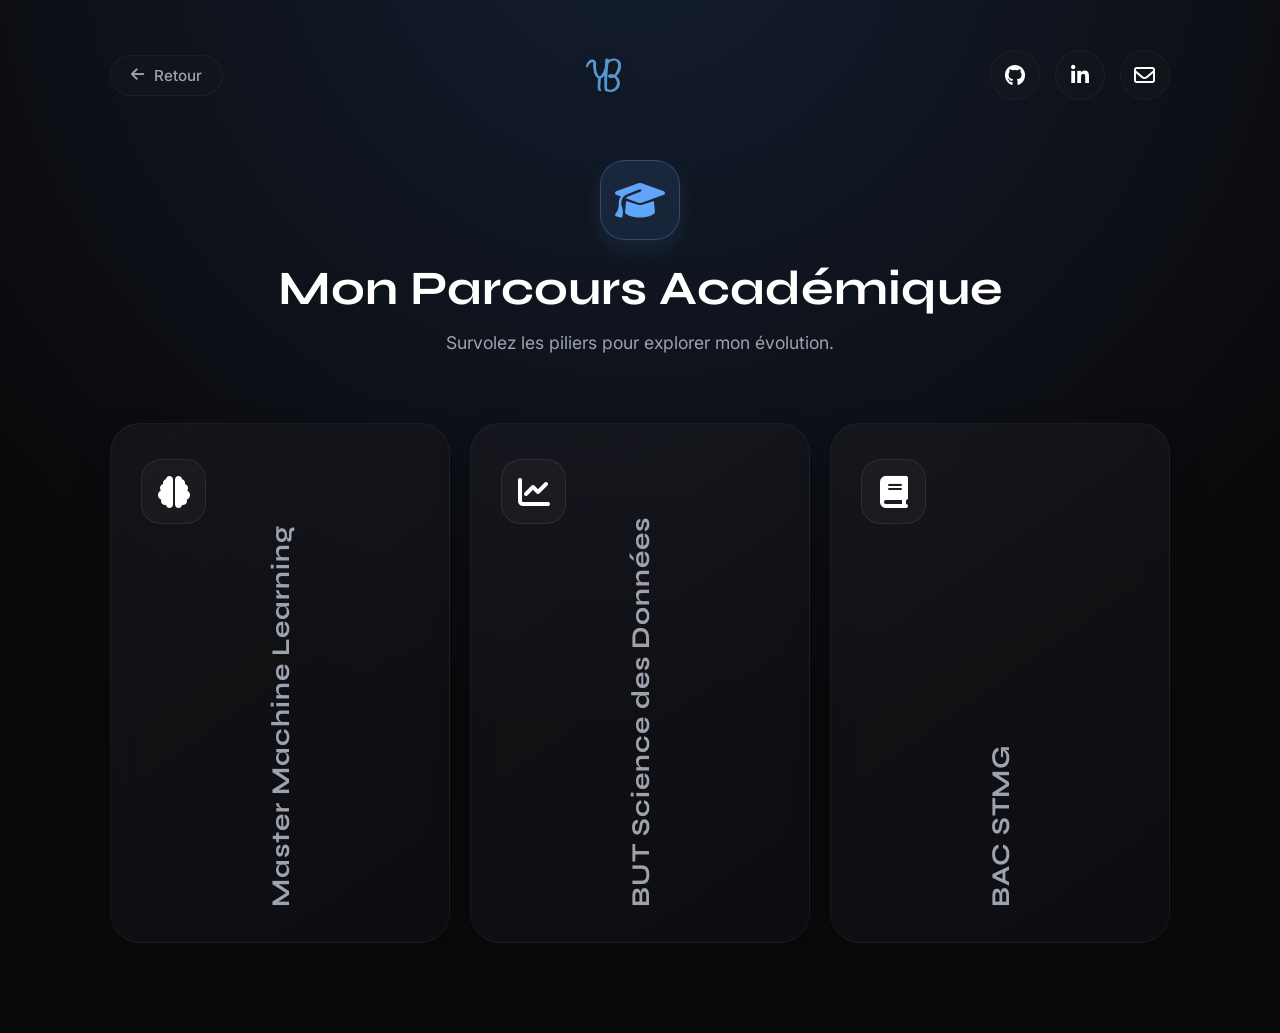
==== formations.html @ a9795aa7 "mon site" ====
<!DOCTYPE html>
<html lang="fr">
<head>
    <meta charset="UTF-8">
    <meta name="viewport" content="width=device-width, initial-scale=1.0">
    <title>Formations | Yamina Benferlou</title>
    <link rel="stylesheet" href="style.css">
    <link href="https://fonts.googleapis.com/css2?family=Syne:wght@400;600;700;800&family=Inter:wght@300;400;500&display=swap" rel="stylesheet">
    <link rel="stylesheet" href="https://cdnjs.cloudflare.com/ajax/libs/font-awesome/6.4.0/css/all.min.css">
</head>
<body>

    <div class="app-container">
        
        <header class="top-bar">
            <a href="index.html" class="back-btn">
                <i class="fa-solid fa-arrow-left"></i> Retour
            </a>
            
            <a href="index.html" class="logo-container">
                <img src="image/logo.png" alt="Logo YB" class="custom-logo custom-logo-small">
            </a>
            
           <div class="header-links">
                <a href="https://github.com/yaminabenferlou" target="_blank" class="contact-header" title="Mon GitHub">
                    <i class="fa-brands fa-github"></i>
                </a>
                <a href="https://www.linkedin.com/in/yamina-benferlou-9880ba329/details/projects/" target="_blank" class="contact-header" title="Mon LinkedIn">
                    <i class="fa-brands fa-linkedin-in"></i>
                </a>
                <a href="mailto:yaminabenferlou@gmail.com" class="contact-header" title="Me contacter">
                    <i class="fa-regular fa-envelope"></i>
                </a>
            </div>
        </header>

        <main class="page-content">
            
            <div class="page-header">
                <div class="icon-title"><i class="fa-solid fa-graduation-cap"></i></div>
                <h1>Mon Parcours Académique</h1>
                <p>Survolez les piliers pour explorer mon évolution.</p>
            </div>

            <div class="formations-accordion">
                
                <div class="acc-panel">
                    <div class="acc-icon"><i class="fa-solid fa-brain"></i></div>
                    
                    <div class="acc-vertical-title">Master Machine Learning</div>
                    
                    <div class="acc-content">
                        <div class="acc-year">2026 - 2028</div>
                        <h2>Master - Machine Learning pour la Data</h2>
                        <h3>Université Paris Cité</h3>
                        <p class="speciality">Intelligence Artificielle & Big Data</p>
                    </div>
                </div>

                <div class="acc-panel">
                    <div class="acc-icon"><i class="fa-solid fa-chart-line"></i></div>
                    
                    <div class="acc-vertical-title">BUT Science des Données</div>
                    
                    <div class="acc-content">
                        <div class="acc-year">2023 - 2026</div>
                        <h2>BUT - Science des Données</h2>
                        <h3>IUT de Paris Rives de Seine</h3>
                        <p class="speciality">Exploration et Modélisation Statistique</p>
                    </div>
                </div>

                <div class="acc-panel">
                    <div class="acc-icon"><i class="fa-solid fa-book"></i></div>
                    
                    <div class="acc-vertical-title">BAC STMG</div>
                    
                    <div class="acc-content">
                        <div class="acc-year">2023</div>
                        <h2>BAC - STMG</h2>
                        <h3>Lycée Antoine de Saint-Exupéry</h3>
                        <p class="speciality">Spécialité : Gestion et Finance</p>
                    </div>
                </div>

            </div>
        </main>
    </div>

</body>
</html>
---- style.css ----
/* =========================================
   VARIABLES GLOBALES & FOND
   ========================================= */
:root {
    --bg-main: #0a0a0c;
    --card-bg: rgba(25, 25, 30, 0.4); 
    --card-border: rgba(255, 255, 255, 0.08);
    --accent-color: #60a5fa; 
    --accent-glow: rgba(96, 165, 250, 0.15);
    
    --text-main: #ffffff;
    --text-muted: #9ca3af;
    
    --font-heading: 'Syne', sans-serif;
    --font-body: 'Inter', sans-serif;
}

* { margin: 0; padding: 0; box-sizing: border-box; }

body {
    background-color: var(--bg-main); color: var(--text-main); font-family: var(--font-body);
    min-height: 100vh; display: flex; justify-content: center;
    background-image: radial-gradient(circle at 50% -10%, #141e30 0%, var(--bg-main) 70%); background-attachment: fixed;
}

a { text-decoration: none; color: inherit; display: block; outline: none; }
.app-container { width: 100%; max-width: 1100px; padding: 40px 20px; }

/* =========================================
   ANIMATIONS GLOBALES
   ========================================= */
@keyframes fadeInUp { from { opacity: 0; transform: translateY(40px); } to { opacity: 1; transform: translateY(0); } }
.animate-fade-in { opacity: 0; animation: fadeInUp 0.8s cubic-bezier(0.25, 1, 0.5, 1) forwards; }

/* =========================================
   EN-TÊTE ET LOGO
   ========================================= */
.top-bar { display: flex; justify-content: space-between; align-items: center; margin-bottom: 60px; padding: 10px 0; }
.logo-container { display: flex; align-items: center; justify-content: center; padding: 0 20px; }
.custom-logo { height: 90px; width: auto; object-fit: contain; transition: transform 0.4s cubic-bezier(0.175, 0.885, 0.32, 1.275); filter: drop-shadow(0 4px 6px rgba(0,0,0,0.3)); }
.custom-logo:hover { transform: scale(1.08) rotate(-2deg); }

.header-links { display: flex; gap: 15px; align-items: center; }
.contact-header { width: 50px; height: 50px; background: var(--card-bg); border: 1px solid var(--card-border); border-radius: 50%; display: flex; align-items: center; justify-content: center; font-size: 1.3rem; transition: all 0.3s ease; backdrop-filter: blur(10px); }
.contact-header:hover { background: var(--text-main); color: var(--bg-main); transform: scale(1.1); box-shadow: 0 0 15px rgba(255,255,255,0.2); }

/* =========================================
   ÉLÉMENTS COMMUNS (ACCUEIL & SOUS-PAGES)
   ========================================= */
.back-btn { display: flex; align-items: center; gap: 10px; color: var(--text-muted); font-size: 0.95rem; font-weight: 500; transition: all 0.3s ease; background: var(--card-bg); padding: 10px 20px; border: 1px solid var(--card-border); border-radius: 30px; backdrop-filter: blur(10px); }
.back-btn:hover { color: var(--text-main); border-color: var(--accent-color); transform: translateX(-5px); box-shadow: 0 5px 15px rgba(0,0,0,0.2); }
.custom-logo-small { height: 70px; }
.page-header { text-align: center; margin-bottom: 50px; margin-top: 10px; }
.icon-title { width: 80px; height: 80px; margin: 0 auto 20px; background: rgba(96, 165, 250, 0.1); color: var(--accent-color); border: 1px solid rgba(96, 165, 250, 0.3); border-radius: 25px; display: flex; align-items: center; justify-content: center; font-size: 2.5rem; box-shadow: 0 10px 20px rgba(96, 165, 250, 0.1); }
.page-header h1 { font-family: var(--font-heading); font-size: 3rem; margin-bottom: 15px; }
.page-header p { color: var(--text-muted); font-size: 1.1rem; max-width: 600px; margin: 0 auto; }

.global-hover-hint { text-align: center; color: var(--accent-color); font-size: 0.95rem; font-style: italic; margin-top: -20px; margin-bottom: 40px; opacity: 0.9; }
.global-hover-hint i { margin-right: 5px; }

/* =========================================
   PAGE D'ACCUEIL : GRILLE BENTO
   ========================================= */
.bento-grid { display: grid; grid-template-columns: repeat(4, 1fr); grid-auto-rows: minmax(220px, auto); gap: 24px; }
.bento-card { background: linear-gradient(145deg, rgba(30, 30, 35, 0.5), rgba(15, 15, 20, 0.7)); backdrop-filter: blur(15px); border: 1px solid var(--card-border); border-radius: 30px; padding: 35px; display: flex; flex-direction: column; position: relative; overflow: hidden; transition: all 0.4s cubic-bezier(0.175, 0.885, 0.32, 1.275); box-shadow: 0 10px 30px rgba(0,0,0,0.2); }
a.bento-card:hover { transform: translateY(-8px); border-color: rgba(96, 165, 250, 0.5); box-shadow: 0 20px 40px rgba(0, 0, 0, 0.6), 0 0 30px rgba(96, 165, 250, 0.15); background: linear-gradient(145deg, rgba(35, 35, 45, 0.8), rgba(20, 20, 25, 0.9)); cursor: pointer; }
.hover-glow { position: absolute; top: 0; left: 0; right: 0; bottom: 0; background: radial-gradient(circle at top right, var(--accent-glow), transparent 60%); opacity: 0; transition: opacity 0.5s ease; pointer-events: none; z-index: 0; }
a.bento-card:hover .hover-glow { opacity: 1; }
.span-2-col { grid-column: span 2; } .span-3-col { grid-column: span 3; } .span-2-row { grid-row: span 2; }

.hero-card { justify-content: center; background: linear-gradient(135deg, rgba(20,20,25,0.9), rgba(10,10,12,0.9)); }
.hero-card h1 { font-family: var(--font-heading); font-size: 4.5rem; line-height: 1; margin-bottom: 15px; letter-spacing: -1px;}
.hero-card h2 { font-size: 1.3rem; color: var(--text-muted); font-weight: 400; margin-bottom: 30px; }
.divider { width: 50px; height: 3px; background-color: var(--accent-color); margin-bottom: 30px; border-radius: 5px; box-shadow: 0 0 10px var(--accent-color); }
.hero-card .quote { font-style: italic; font-weight: 300; font-size: 1.1rem; line-height: 1.5; color: #d1d5db; }
.card-icon-large { width: 70px; height: 70px; background: rgba(255, 255, 255, 0.03); border: 1px solid rgba(255, 255, 255, 0.08); border-radius: 20px; display: flex; align-items: center; justify-content: center; font-size: 2rem; color: var(--text-main); margin-bottom: auto; transition: all 0.4s ease; position: relative; z-index: 1; }
a.bento-card:hover .card-icon-large { background: rgba(96, 165, 250, 0.2); color: var(--accent-color); border-color: rgba(96, 165, 250, 0.4); transform: scale(1.1) rotate(-5deg); box-shadow: 0 10px 20px rgba(0,0,0,0.3); }
.nav-card-content { position: relative; z-index: 1; margin-top: 30px; }
.nav-card-content h3 { font-family: var(--font-heading); font-size: 1.5rem; margin-bottom: 10px; transition: color 0.3s; }
.nav-card-content p { color: var(--text-muted); font-size: 0.95rem; line-height: 1.5; }
a.bento-card:hover .nav-card-content h3 { color: var(--accent-color); }
.projects-nav { flex-direction: row; align-items: center; justify-content: flex-start; gap: 40px; }
.projects-preview { display: flex; gap: -30px; position: relative; z-index: 1; }
.preview-img { width: 120px; height: 120px; border-radius: 20px; background-size: cover; background-position: center; background-color: #333; border: 4px solid var(--bg-main); box-shadow: 0 10px 20px rgba(0,0,0,0.5); transition: all 0.5s ease; }
.preview-img:nth-child(2) { margin-left: -50px; transform: scale(0.85) rotate(5deg); opacity: 0.7; }
a.bento-card:hover .preview-img:nth-child(1) { transform: translateY(-10px) rotate(-5deg) scale(1.05); box-shadow: 0 20px 30px rgba(0,0,0,0.6); }
a.bento-card:hover .preview-img:nth-child(2) { transform: translateY(-5px) rotate(8deg) scale(1.05); margin-left: -30px; opacity: 1; }
a.cv-card:hover { border-color: rgba(16, 185, 129, 0.5); box-shadow: 0 20px 40px rgba(0, 0, 0, 0.6), 0 0 30px rgba(16, 185, 129, 0.15); }
a.cv-card:hover .cv-icon { background: rgba(16, 185, 129, 0.2); color: #10b981; border-color: rgba(16, 185, 129, 0.4); }
a.cv-card:hover .nav-card-content h3 { color: #10b981; }
.cv-glow { background: radial-gradient(circle at top right, rgba(16, 185, 129, 0.15), transparent 60%); }

/* =========================================
   PAGE FORMATIONS : LES PILIERS INTERACTIFS
   ========================================= */
.formations-accordion { display: flex; gap: 20px; width: 100%; max-width: 1100px; height: 520px; margin: 0 auto 50px; }
.acc-panel { flex: 1; position: relative; border-radius: 30px; background: linear-gradient(145deg, rgba(30, 30, 35, 0.5), rgba(15, 15, 20, 0.7)); backdrop-filter: blur(15px); border: 1px solid var(--card-border); overflow: hidden; transition: flex 0.6s cubic-bezier(0.25, 1, 0.5, 1), background 0.6s, box-shadow 0.6s, border-color 0.4s; cursor: pointer; display: flex; flex-direction: column; justify-content: space-between; padding: 35px 30px; box-shadow: 0 15px 35px rgba(0,0,0,0.2); opacity: 0; animation: fadeInUp 0.8s cubic-bezier(0.25, 1, 0.5, 1) forwards; }
.acc-panel:hover { flex: 3; background: linear-gradient(145deg, rgba(35, 35, 45, 0.85), rgba(20, 20, 25, 0.95)); border-color: rgba(96, 165, 250, 0.5); box-shadow: 0 20px 50px rgba(0, 0, 0, 0.6), inset 0 0 60px rgba(96, 165, 250, 0.05); }
.acc-icon { width: 65px; height: 65px; background: rgba(255, 255, 255, 0.03); border: 1px solid rgba(255, 255, 255, 0.08); border-radius: 20px; display: flex; align-items: center; justify-content: center; font-size: 2rem; color: var(--text-main); transition: all 0.5s ease; }
.acc-panel:hover .acc-icon { background: rgba(96, 165, 250, 0.2); color: var(--accent-color); transform: scale(1.1); box-shadow: 0 10px 20px rgba(0,0,0,0.3); border-color: rgba(96, 165, 250, 0.4); }
.acc-vertical-title { position: absolute; bottom: 35px; left: 50%; transform: translateX(-50%) rotate(180deg); writing-mode: vertical-rl; text-orientation: mixed; white-space: nowrap; font-family: var(--font-heading); font-size: 1.6rem; font-weight: 700; color: var(--text-muted); opacity: 1; transition: opacity 0.3s ease; letter-spacing: 1px; }
.acc-panel:hover .acc-vertical-title { opacity: 0; pointer-events: none; }
.acc-content { opacity: 0; transform: translateY(20px); visibility: hidden; transition: all 0.4s ease; min-width: 320px; }
.acc-panel:hover .acc-content { opacity: 1; transform: translateY(0); visibility: visible; transition-delay: 0.15s; }
.acc-year { font-family: var(--font-heading); font-size: 1.6rem; color: var(--accent-color); font-weight: 800; margin-bottom: 12px; letter-spacing: -0.5px; }
.acc-content h2 { font-family: var(--font-heading); font-size: 1.7rem; margin-bottom: 8px; line-height: 1.2; color: #fff; }
.acc-content h3 { font-size: 1.15rem; color: #d1d5db; font-weight: 400; margin-bottom: 25px; }
.acc-content .speciality { display: inline-block; padding: 8px 16px; background: rgba(96, 165, 250, 0.1); border-radius: 12px; font-size: 0.95rem; color: var(--accent-color); border: 1px solid rgba(96, 165, 250, 0.2); font-weight: 500; }

/* =========================================
   BENTO GRID POUR LES SOUS-PAGES (Compétences & Qui suis-je)
   ========================================= */
.skills-bento-grid, .about-bento-grid { display: grid; grid-template-columns: repeat(2, 1fr); gap: 24px; max-width: 1100px; margin: 0 auto 50px; }
.span-2 { grid-column: span 2; }

.animate-box-1 { opacity: 0; animation: fadeInUp 0.8s ease 0.1s forwards; }
.animate-box-2 { opacity: 0; animation: fadeInUp 0.8s ease 0.2s forwards; }
.animate-box-3 { opacity: 0; animation: fadeInUp 0.8s ease 0.3s forwards; }
.animate-box-4 { opacity: 0; animation: fadeInUp 0.8s ease 0.4s forwards; }

.bento-skill-card {
    background: linear-gradient(145deg, rgba(30, 30, 35, 0.5), rgba(15, 15, 20, 0.7)); backdrop-filter: blur(15px);
    border: 1px solid var(--card-border); border-radius: 30px; padding: 40px; transition: all 0.4s ease; box-shadow: 0 10px 30px rgba(0,0,0,0.15);
}
.bento-skill-card:hover { transform: translateY(-5px); border-color: rgba(96, 165, 250, 0.4); box-shadow: 0 20px 40px rgba(0,0,0,0.4), inset 0 0 30px rgba(96, 165, 250, 0.05); }

.skill-card-header { display: flex; align-items: center; gap: 15px; margin-bottom: 30px; }
.skill-card-header i { font-size: 1.8rem; color: var(--accent-color); background: rgba(96, 165, 250, 0.1); padding: 12px; border-radius: 12px; }
.skill-card-header h2 { font-family: var(--font-heading); font-size: 1.5rem; color: var(--text-main); margin-bottom: 4px; }

.tags-grid { display: grid; grid-template-columns: repeat(auto-fit, minmax(150px, 1fr)); gap: 15px; }
.pro-tag { position: relative; display: flex; align-items: center; gap: 10px; padding: 12px 18px; background: rgba(0, 0, 0, 0.3); border: 1px solid rgba(255, 255, 255, 0.05); border-radius: 12px; font-size: 0.95rem; color: #d1d5db; transition: all 0.3s ease; overflow: hidden; z-index: 1; }
.pro-tag i { color: var(--accent-color); font-size: 1.2rem; transition: color 0.3s ease; }
.pro-tag::before { content: ''; position: absolute; top: 0; left: 0; bottom: 0; width: 0; background: rgba(96, 165, 250, 0.25); z-index: -1; transition: width 0.6s cubic-bezier(0.25, 1, 0.5, 1); }
.bento-skill-card:hover .pro-tag:hover { border-color: var(--accent-color); color: #fff; transform: translateY(-3px); box-shadow: 0 5px 15px rgba(96, 165, 250, 0.2); }
.bento-skill-card:hover .pro-tag:hover::before { width: var(--level, 0%); }

.theory-tags { display: flex; flex-wrap: wrap; gap: 15px; }
.theory-tag { padding: 10px 20px; background: rgba(255, 255, 255, 0.03); border: 1px solid var(--card-border); border-radius: 30px; font-size: 0.95rem; color: #d1d5db; transition: all 0.3s ease; }
.bento-skill-card:hover .theory-tag:hover { background: rgba(96, 165, 250, 0.15); border-color: var(--accent-color); color: #fff; transform: scale(1.05); box-shadow: 0 5px 15px rgba(96, 165, 250, 0.2); }
.soft-tag { background: transparent; border-style: dashed; border-color: rgba(255, 255, 255, 0.15); }
.bento-skill-card:hover .soft-tag:hover { background: rgba(255, 255, 255, 0.05); border-color: #fff; border-style: solid; box-shadow: none; }

.centered-bio-card { display: flex; flex-direction: column; align-items: center; }
.center-header { justify-content: center; margin-bottom: 40px; }
.centered-bio { max-width: 850px; margin: 0 auto; }
.about-bio p { color: var(--text-muted); font-size: 1.1rem; line-height: 1.8; margin-bottom: 25px; text-align: justify; }
.about-bio p:last-child { margin-bottom: 0; }
.highlight-text { color: var(--text-main) !important; font-weight: 500; font-style: italic; border-top: 1px solid rgba(255,255,255,0.1); padding-top: 25px; margin-top: 10px; text-align: center !important; }

.lang-list { display: flex; flex-direction: column; gap: 15px; }
.lang-item { display: flex; justify-content: space-between; align-items: center; padding: 15px 20px; background: rgba(0, 0, 0, 0.2); border-radius: 16px; border: 1px solid transparent; transition: all 0.3s ease; }
.bento-skill-card:hover .lang-item:hover { background: rgba(255, 255, 255, 0.03); border-color: var(--card-border); transform: translateX(5px); }
.lang-name { color: var(--text-main); font-weight: 500; display: flex; align-items: center; gap: 10px; }
.lang-name i { color: var(--accent-color); font-size: 0.9rem; }
.lang-level { font-size: 0.85rem; font-weight: 600; padding: 6px 14px; border-radius: 20px; letter-spacing: 0.5px; text-transform: uppercase; }
.level-high { background: rgba(16, 185, 129, 0.1); color: #10b981; border: 1px solid rgba(16, 185, 129, 0.2); }
.level-med { background: rgba(96, 165, 250, 0.1); color: var(--accent-color); border: 1px solid rgba(96, 165, 250, 0.2); }
.level-low { background: rgba(255, 255, 255, 0.05); color: var(--text-muted); border: 1px solid rgba(255, 255, 255, 0.1); }

.interest-list { display: flex; flex-direction: column; gap: 15px; }
.interest-item { display: flex; align-items: center; gap: 20px; padding: 15px; background: rgba(0, 0, 0, 0.2); border-radius: 16px; transition: all 0.3s ease; border: 1px solid transparent; }
.bento-skill-card:hover .interest-item:hover { background: rgba(96, 165, 250, 0.05); border-color: rgba(96, 165, 250, 0.3); transform: scale(1.02); }
.interest-icon { width: 50px; height: 50px; background: rgba(255, 255, 255, 0.03); border-radius: 14px; display: flex; align-items: center; justify-content: center; font-size: 1.4rem; color: var(--accent-color); transition: 0.3s; border: 1px solid rgba(255,255,255,0.05);}
.bento-skill-card:hover .interest-item:hover .interest-icon { background: var(--accent-color); color: var(--bg-main); transform: rotate(-5deg); }
.interest-text { color: var(--text-main); font-weight: 500; font-size: 1rem; line-height: 1.4; }


/* =========================================
   PAGE PROJETS : DESIGN DES CARTES
   ========================================= */
.projects-grid { display: grid; grid-template-columns: repeat(2, 1fr); gap: 30px; max-width: 1100px; margin: 0 auto 50px; }

.project-card {
    background: linear-gradient(145deg, rgba(30, 30, 35, 0.5), rgba(15, 15, 20, 0.7)); backdrop-filter: blur(15px);
    border: 1px solid var(--card-border); border-radius: 24px; overflow: hidden; display: flex; flex-direction: column;
    transition: all 0.4s cubic-bezier(0.175, 0.885, 0.32, 1.275); box-shadow: 0 10px 30px rgba(0,0,0,0.15);
}
.project-card:hover { transform: translateY(-8px); border-color: rgba(96, 165, 250, 0.4); box-shadow: 0 20px 40px rgba(0, 0, 0, 0.5), 0 0 30px rgba(96, 165, 250, 0.1); }

.project-image-container { width: 100%; height: 220px; position: relative; overflow: hidden; border-bottom: 1px solid rgba(255,255,255,0.05); }
.project-image { width: 100%; height: 100%; background-size: cover; background-position: center; transition: transform 0.6s ease; }
.project-card:hover .project-image { transform: scale(1.08); }

.project-overlay-icon { position: absolute; top: 50%; left: 50%; transform: translate(-50%, -50%) scale(0); width: 60px; height: 60px; background: rgba(96, 165, 250, 0.8); border-radius: 50%; display: flex; align-items: center; justify-content: center; font-size: 1.5rem; color: #fff; opacity: 0; transition: all 0.4s ease; backdrop-filter: blur(5px); }
.project-card:hover .project-overlay-icon { opacity: 1; transform: translate(-50%, -50%) scale(1); }

.project-content { padding: 30px; display: flex; flex-direction: column; flex-grow: 1; }

.project-tech-tags { display: flex; flex-wrap: wrap; gap: 8px; margin-bottom: 15px; }
.project-tech-tags span { font-size: 0.75rem; font-weight: 600; padding: 5px 12px; background: rgba(96, 165, 250, 0.1); color: var(--accent-color); border-radius: 8px; border: 1px solid rgba(96, 165, 250, 0.2); letter-spacing: 0.5px; }

.project-content h2 { font-family: var(--font-heading); font-size: 1.5rem; color: var(--text-main); margin-bottom: 10px; line-height: 1.3; transition: color 0.3s; }
.project-card:hover .project-content h2 { color: var(--accent-color); }

.project-meta { display: flex; gap: 15px; margin-bottom: 20px; font-size: 0.85rem; color: var(--text-muted); flex-wrap: wrap; }
.project-meta span { display: flex; align-items: center; gap: 6px; }
.project-meta i { color: var(--accent-color); opacity: 0.8; }

/* TEXTES JUSTIFIÉS POUR LES PROJETS */
.project-content p {
    color: var(--text-muted);
    font-size: 0.95rem;
    line-height: 1.6;
    margin-bottom: 30px;
    text-align: justify; /* <-- Justifié ici */
}

.project-intro {
    color: #d1d5db !important;
    font-size: 0.95rem;
    line-height: 1.6;
    margin-bottom: 15px;
    font-style: italic;
    border-left: 2px solid var(--accent-color);
    padding-left: 15px;
    text-align: justify; /* <-- Justifié ici */
}

.project-tasks { list-style: none; margin-bottom: 30px; padding-left: 0; }
.project-tasks li {
    position: relative;
    padding-left: 20px;
    margin-bottom: 10px;
    color: var(--text-muted);
    font-size: 0.9rem;
    line-height: 1.6;
    text-align: justify; /* <-- Justifié ici */
}
.project-tasks li::before { content: '▹'; position: absolute; left: 0; color: var(--accent-color); font-weight: bold; }

.btn-project { margin-top: auto; display: inline-flex; align-items: center; gap: 10px; color: var(--text-main); font-weight: 500; font-size: 0.95rem; transition: all 0.3s ease; padding-bottom: 5px; border-bottom: 1px solid transparent; align-self: flex-start; }
.btn-project i { transition: transform 0.3s ease; }
.project-card:hover .btn-project { color: var(--accent-color); border-bottom-color: var(--accent-color); }
.project-card:hover .btn-project i { transform: translateX(5px); }


/* =========================================
   RESPONSIVE DESIGN (Mobiles)
   ========================================= */
@media (max-width: 900px) {
    .bento-grid, .skills-bento-grid, .about-bento-grid, .projects-grid { grid-template-columns: repeat(2, 1fr); gap: 15px; }
    .hero-card, .projects-nav, .span-2 { grid-column: span 2; }
    .nav-card { grid-column: span 1; }
    .projects-nav { flex-direction: column; align-items: flex-start; gap: 20px; }
    .hero-card h1 { font-size: 3.5rem; }
    .formations-accordion { flex-direction: column; height: 850px; }
    .acc-vertical-title { writing-mode: horizontal-tb; transform: none; left: 110px; bottom: auto; top: 50px; font-size: 1.3rem; }
    .about-bio p, .project-content p, .project-intro, .project-tasks li { text-align: left; } /* On retire le justifié sur mobile pour la lisibilité */
}

@media (max-width: 768px) {
    .skills-bento-grid, .about-bento-grid, .projects-grid { grid-template-columns: 1fr; }
    .span-2 { grid-column: span 1; } 
    .lang-item { flex-direction: column; align-items: flex-start; gap: 10px; }
}

@media (max-width: 600px) {
    .bento-grid { grid-template-columns: 1fr; }
    .bento-card { grid-column: span 1 !important; padding: 25px; }
    .hero-card h1 { font-size: 2.8rem; }
    .custom-logo { height: 60px; } 
    .custom-logo-small { height: 50px; }
    .page-header h1 { font-size: 2.2rem; }
    .project-image-container { height: 180px; }
}
/* =========================================
   VARIABLES GLOBALES & FOND
   ========================================= */
:root {
    --bg-main: #0a0a0c;
    --card-bg: rgba(25, 25, 30, 0.4); 
    --card-border: rgba(255, 255, 255, 0.05);
    --accent-color: #60a5fa; 
    --accent-glow: rgba(96, 165, 250, 0.15);
    
    --text-main: #ffffff;
    --text-muted: #9ca3af;
    
    --font-heading: 'Syne', sans-serif;
    --font-body: 'Inter', sans-serif;
}

* { margin: 0; padding: 0; box-sizing: border-box; }

body {
    background-color: var(--bg-main);
    color: var(--text-main);
    font-family: var(--font-body);
    min-height: 100vh;
    display: flex;
    justify-content: center;
    background-image: radial-gradient(circle at 50% -10%, #141e30 0%, var(--bg-main) 70%);
    background-attachment: fixed;
}

a { text-decoration: none; color: inherit; display: block; outline: none; }

.app-container {
    width: 100%;
    max-width: 1100px;
    padding: 40px 20px;
}

/* =========================================
   EN-TÊTE ET LOGO
   ========================================= */
.top-bar {
    display: flex;
    justify-content: space-between;
    align-items: center;
    margin-bottom: 50px;
}

.logo-container { display: block; }
.custom-logo { height: 70px; width: auto; object-fit: contain; transition: transform 0.4s ease; }
.custom-logo:hover { transform: scale(1.05); }

.header-links { display: flex; gap: 15px; align-items: center; }

.contact-header {
    width: 50px; height: 50px;
    background: var(--card-bg); border: 1px solid var(--card-border);
    border-radius: 50%; display: flex; align-items: center; justify-content: center;
    font-size: 1.3rem; transition: all 0.3s ease; backdrop-filter: blur(10px);
}
.contact-header:hover { background: var(--text-main); color: var(--bg-main); transform: scale(1.1); }

/* =========================================
   PAGE D'ACCUEIL : GRILLE BENTO
   ========================================= */
.bento-grid {
    display: grid;
    grid-template-columns: repeat(4, 1fr);
    grid-auto-rows: minmax(220px, auto);
    gap: 24px;
}

.bento-card {
    background: linear-gradient(145deg, rgba(30, 30, 35, 0.5), rgba(15, 15, 20, 0.7));
    backdrop-filter: blur(15px); border: 1px solid var(--card-border); border-radius: 30px;
    padding: 35px; display: flex; flex-direction: column; position: relative;
    overflow: hidden; transition: all 0.4s cubic-bezier(0.175, 0.885, 0.32, 1.275);
}

a.bento-card:hover {
    transform: translateY(-8px); border-color: rgba(96, 165, 250, 0.4);
    box-shadow: 0 20px 40px rgba(0, 0, 0, 0.6), 0 0 30px rgba(96, 165, 250, 0.1);
    background: linear-gradient(145deg, rgba(35, 35, 45, 0.8), rgba(20, 20, 25, 0.9));
    cursor: pointer;
}

.hover-glow {
    position: absolute; top: 0; left: 0; right: 0; bottom: 0;
    background: radial-gradient(circle at top right, var(--accent-glow), transparent 60%);
    opacity: 0; transition: opacity 0.5s ease; pointer-events: none; z-index: 0;
}
a.bento-card:hover .hover-glow { opacity: 1; }

.span-2-col { grid-column: span 2; }
.span-3-col { grid-column: span 3; }
.span-2-row { grid-row: span 2; }

/* Styles Accueil */
.hero-card { justify-content: center; background: linear-gradient(135deg, rgba(20,20,25,0.9), rgba(10,10,12,0.9)); }
.hero-card h1 { font-family: var(--font-heading); font-size: 4.5rem; line-height: 1; margin-bottom: 15px; letter-spacing: -1px;}
.hero-card h2 { font-size: 1.3rem; color: var(--text-muted); font-weight: 400; margin-bottom: 30px; }
.divider { width: 50px; height: 3px; background-color: var(--accent-color); margin-bottom: 30px; border-radius: 5px; }
.hero-card .quote { font-style: italic; font-weight: 300; font-size: 1.1rem; line-height: 1.5; color: #d1d5db; }

.card-icon-large {
    width: 70px; height: 70px; background: rgba(255, 255, 255, 0.03);
    border: 1px solid rgba(255, 255, 255, 0.05); border-radius: 20px;
    display: flex; align-items: center; justify-content: center; font-size: 2rem;
    color: var(--text-main); margin-bottom: auto; transition: all 0.4s cubic-bezier(0.175, 0.885, 0.32, 1.275);
    position: relative; z-index: 1;
}

a.bento-card:hover .card-icon-large {
    background: rgba(96, 165, 250, 0.2); color: var(--accent-color);
    border-color: rgba(96, 165, 250, 0.4); transform: scale(1.1) rotate(-5deg); box-shadow: 0 10px 20px rgba(0,0,0,0.3);
}

.nav-card-content { position: relative; z-index: 1; margin-top: 30px; }
.nav-card-content h3 { font-family: var(--font-heading); font-size: 1.5rem; margin-bottom: 10px; transition: color 0.3s; }
.nav-card-content p { color: var(--text-muted); font-size: 0.95rem; line-height: 1.5; }
a.bento-card:hover .nav-card-content h3 { color: var(--accent-color); }

.projects-nav { flex-direction: row; align-items: center; justify-content: flex-start; gap: 40px; }
.projects-preview { display: flex; gap: -30px; position: relative; z-index: 1; }
.preview-img {
    width: 120px; height: 120px; border-radius: 20px;
    background-size: cover; background-position: center; background-color: #333;
    border: 4px solid var(--bg-main); box-shadow: 0 10px 20px rgba(0,0,0,0.5); transition: all 0.5s ease;
}
.preview-img:nth-child(2) { margin-left: -50px; transform: scale(0.85) rotate(5deg); opacity: 0.7; }
a.bento-card:hover .preview-img:nth-child(1) { transform: translateY(-10px) rotate(-5deg) scale(1.05); box-shadow: 0 20px 30px rgba(0,0,0,0.6); }
a.bento-card:hover .preview-img:nth-child(2) { transform: translateY(-5px) rotate(8deg) scale(1.05); margin-left: -30px; opacity: 1; }

a.cv-card:hover { border-color: rgba(16, 185, 129, 0.4); box-shadow: 0 20px 40px rgba(0, 0, 0, 0.6), 0 0 30px rgba(16, 185, 129, 0.1); }
a.cv-card:hover .cv-icon { background: rgba(16, 185, 129, 0.2); color: #10b981; border-color: rgba(16, 185, 129, 0.4); }
a.cv-card:hover .nav-card-content h3 { color: #10b981; }
.cv-glow { background: radial-gradient(circle at top right, rgba(16, 185, 129, 0.15), transparent 60%); }


/* =========================================
   PAGE FORMATIONS (TIMELINE HAUT DE GAMME)
   ========================================= */
.back-btn {
    display: flex; align-items: center; gap: 10px; color: var(--text-muted); font-size: 0.95rem; font-weight: 500;
    transition: all 0.3s ease; background: var(--card-bg); padding: 10px 20px;
    border: 1px solid var(--card-border); border-radius: 30px; backdrop-filter: blur(10px);
}
.back-btn:hover { color: var(--text-main); border-color: var(--accent-color); transform: translateX(-5px); }
.custom-logo-small { height: 45px; }

.page-header { text-align: center; margin-bottom: 70px; margin-top: 20px; }
.icon-title {
    width: 80px; height: 80px; margin: 0 auto 20px; background: rgba(96, 165, 250, 0.1); color: var(--accent-color);
    border: 1px solid rgba(96, 165, 250, 0.3); border-radius: 25px;
    display: flex; align-items: center; justify-content: center; font-size: 2.5rem;
}
.page-header h1 { font-family: var(--font-heading); font-size: 3rem; margin-bottom: 15px; }
.page-header p { color: var(--text-muted); font-size: 1.1rem; max-width: 600px; margin: 0 auto; }

/* Conteneur de la Timeline */
.timeline-container {
    position: relative;
    max-width: 1000px;
    margin: 0 auto;
    padding: 20px 0;
}

/* La ligne centrale lumineuse */
.timeline-line {
    position: absolute;
    top: 0; left: 50%;
    transform: translateX(-50%);
    width: 4px; height: 100%;
    background: linear-gradient(to bottom, rgba(96, 165, 250, 0.8), rgba(96, 165, 250, 0.1));
    border-radius: 4px;
    box-shadow: 0 0 15px rgba(96, 165, 250, 0.5);
}

/* Chaque bloc de formation */
.timeline-item {
    position: relative;
    width: 100%;
    margin-bottom: 60px;
    display: flex;
    justify-content: space-between;
    align-items: center;
}

/* Alterne gauche et droite */
.timeline-item.left-item { flex-direction: row; }
.timeline-item.right-item { flex-direction: row-reverse; }

/* Le point lumineux sur la ligne */
.timeline-dot {
    position: absolute;
    left: 50%; top: 50%;
    transform: translate(-50%, -50%);
    width: 24px; height: 24px;
    background: var(--bg-main);
    border: 4px solid var(--accent-color);
    border-radius: 50%;
    z-index: 2;
    box-shadow: 0 0 20px rgba(96, 165, 250, 0.8);
    transition: all 0.3s ease;
}

/* Les dates accrochées à la ligne */
.timeline-date {
    width: 45%;
    font-family: var(--font-heading);
    font-size: 1.6rem;
    font-weight: 700;
    color: rgba(255, 255, 255, 0.2); /* Date en filigrane par défaut */
    transition: color 0.4s ease;
}
.left-item .timeline-date { text-align: right; padding-right: 40px; }
.right-item .timeline-date { text-align: left; padding-left: 40px; }

/* La carte de contenu (comme celles de l'accueil) */
.formation-card {
    width: 45%;
    display: flex; gap: 25px; align-items: center; position: relative; overflow: hidden;
    background: linear-gradient(145deg, rgba(30, 30, 35, 0.5), rgba(15, 15, 20, 0.7));
    backdrop-filter: blur(15px); border: 1px solid var(--card-border); border-radius: 24px; padding: 30px;
    transition: all 0.4s cubic-bezier(0.175, 0.885, 0.32, 1.275);
}

/* L'interactivité globale quand on survole la carte */
.formation-card:hover {
    transform: translateY(-5px); border-color: rgba(96, 165, 250, 0.4);
    box-shadow: 0 20px 40px rgba(0, 0, 0, 0.6);
}
.formation-card:hover .hover-glow { opacity: 1; }
.timeline-item:hover .timeline-dot { background: var(--accent-color); transform: translate(-50%, -50%) scale(1.3); }
.timeline-item:hover .timeline-date { color: var(--accent-color); }

.formation-logo {
    width: 70px; height: 70px; flex-shrink: 0; position: relative; z-index: 1;
    background: rgba(255, 255, 255, 0.03); border: 1px solid rgba(255, 255, 255, 0.05);
    border-radius: 18px; display: flex; align-items: center; justify-content: center;
    font-size: 2rem; color: #fff; transition: 0.3s;
}
.formation-card:hover .formation-logo { background: rgba(96, 165, 250, 0.2); color: var(--accent-color); transform: scale(1.05) rotate(-5deg); }

.formation-info { position: relative; z-index: 1; }
.formation-info h2 { font-family: var(--font-heading); font-size: 1.2rem; margin-bottom: 5px; color: var(--text-main); }
.formation-info h3 { font-size: 0.9rem; color: #d1d5db; font-weight: 400; margin-bottom: 12px; }
.formation-info .location { color: var(--text-muted); font-style: italic; }
.formation-info .speciality { display: inline-block; padding: 6px 14px; background: rgba(255,255,255,0.05); border-radius: 8px; font-size: 0.85rem; color: var(--accent-color); border: 1px solid rgba(96, 165, 250, 0.2); }

/* =========================================
   RESPONSIVE DESIGN (Tablettes & Mobiles)
   ========================================= */
@media (max-width: 900px) {
    .bento-grid { grid-template-columns: repeat(2, 1fr); gap: 15px; }
    .hero-card, .projects-nav { grid-column: span 2; }
    .nav-card { grid-column: span 1; }
    .projects-nav { flex-direction: column; align-items: flex-start; gap: 20px; }
    .hero-card h1 { font-size: 3.5rem; }
}

@media (max-width: 768px) {
    /* Sur mobile, la ligne passe à gauche */
    .timeline-line { left: 30px; transform: translateX(0); }
    .timeline-dot { left: 30px; transform: translate(-50%, -50%); }
    
    .timeline-item.left-item, .timeline-item.right-item { flex-direction: column; align-items: flex-end; }
    
    /* Les dates passent au-dessus de la carte */
    .timeline-date { width: calc(100% - 70px); text-align: left !important; padding: 0 !important; margin-bottom: 15px; font-size: 1.3rem; }
    
    /* Les cartes prennent toute la largeur restante */
    .formation-card { width: calc(100% - 70px); flex-direction: column; text-align: center; gap: 15px; }
    .timeline-item:hover .timeline-dot { transform: translate(-50%, -50%) scale(1.3); }
}

@media (max-width: 600px) {
    .bento-grid { grid-template-columns: 1fr; }
    .bento-card { grid-column: span 1 !important; padding: 25px; }
    .hero-card h1 { font-size: 2.8rem; }
    .custom-logo { height: 50px; }
    .page-header h1 { font-size: 2.2rem; }
}
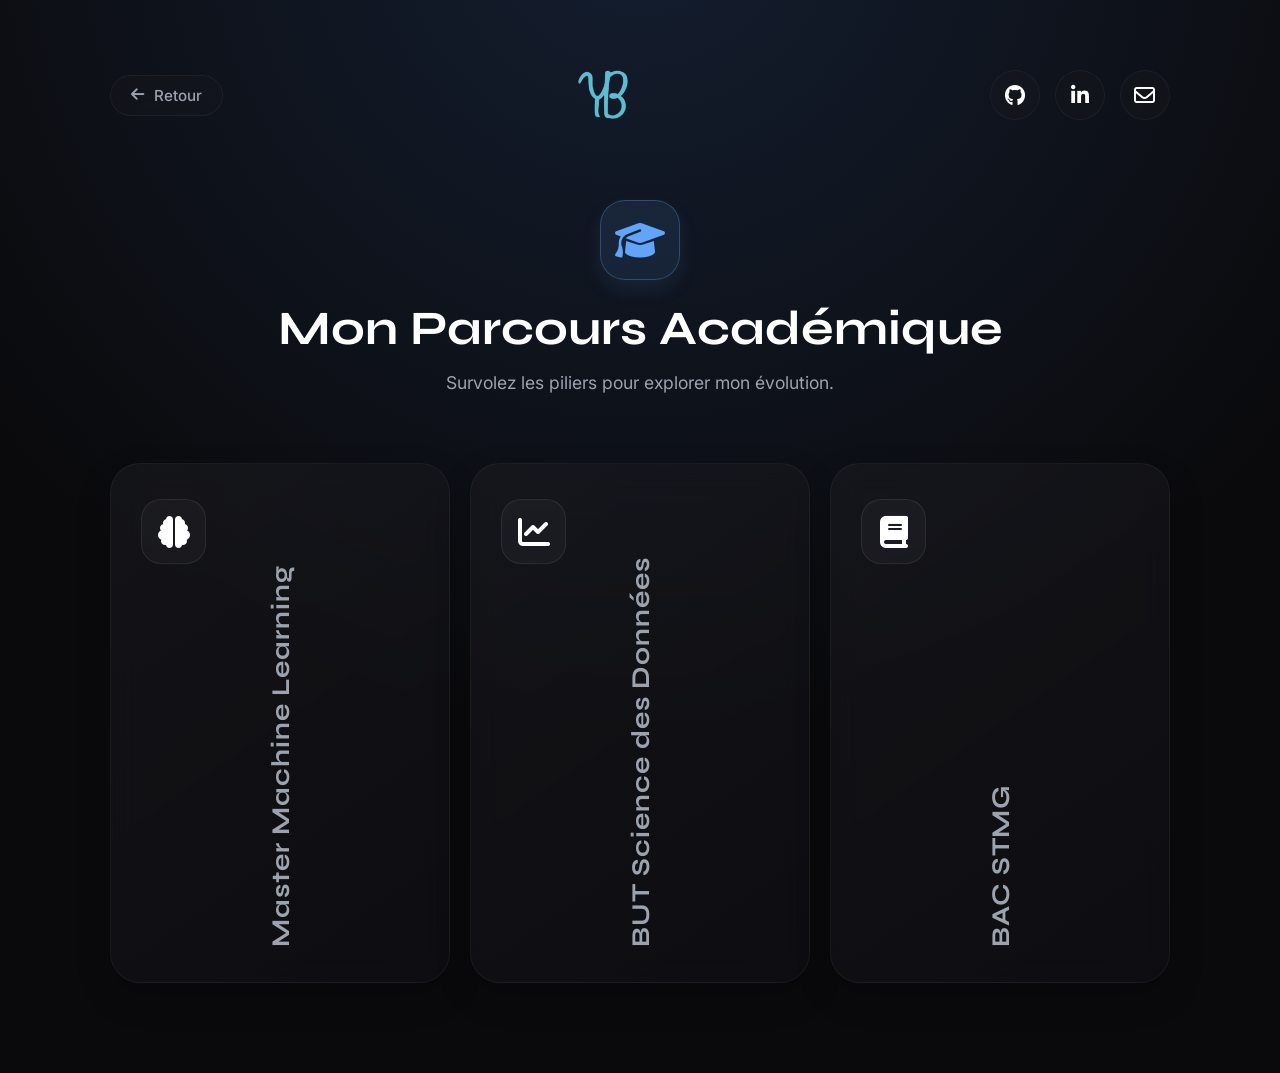
==== commit 9eff8c2b: "modif" ====
--- a/formations.html
+++ b/formations.html
@@ -77,7 +77,7 @@
                     
                     <div class="acc-content">
                         <div class="acc-year">2023</div>
-                        <h2>BAC - STMG</h2>
+                        <h2>BAC - Sciences et Technologies du management et de la gestion</h2>
                         <h3>Lycée Antoine de Saint-Exupéry</h3>
                         <p class="speciality">Spécialité : Gestion et Finance</p>
                     </div>
--- a/style.css
+++ b/style.css
@@ -20,7 +20,7 @@
 body {
     background-color: var(--bg-main); color: var(--text-main); font-family: var(--font-body);
     min-height: 100vh; display: flex; justify-content: center;
-    background-image: radial-gradient(circle at 50% -10%, #141e30 0%, var(--bg-main) 70%); background-attachment: fixed;
+    background-image: radial-gradient(circle at 50% -10%, #11203b 0%, var(--bg-main) 70%); background-attachment: fixed;
 }
 
 a { text-decoration: none; color: inherit; display: block; outline: none; }
@@ -33,16 +33,49 @@
 .animate-fade-in { opacity: 0; animation: fadeInUp 0.8s cubic-bezier(0.25, 1, 0.5, 1) forwards; }
 
 /* =========================================
-   EN-TÊTE ET LOGO
-   ========================================= */
-.top-bar { display: flex; justify-content: space-between; align-items: center; margin-bottom: 60px; padding: 10px 0; }
-.logo-container { display: flex; align-items: center; justify-content: center; padding: 0 20px; }
-.custom-logo { height: 90px; width: auto; object-fit: contain; transition: transform 0.4s cubic-bezier(0.175, 0.885, 0.32, 1.275); filter: drop-shadow(0 4px 6px rgba(0,0,0,0.3)); }
-.custom-logo:hover { transform: scale(1.08) rotate(-2deg); }
-
-.header-links { display: flex; gap: 15px; align-items: center; }
-.contact-header { width: 50px; height: 50px; background: var(--card-bg); border: 1px solid var(--card-border); border-radius: 50%; display: flex; align-items: center; justify-content: center; font-size: 1.3rem; transition: all 0.3s ease; backdrop-filter: blur(10px); }
-.contact-header:hover { background: var(--text-main); color: var(--bg-main); transform: scale(1.1); box-shadow: 0 0 15px rgba(255,255,255,0.2); }
+   EN-TÊTE ET LOGO (CENTRÉ ET AGRANDI)
+   ========================================= */
+.top-bar { 
+    display: grid; 
+    grid-template-columns: 1fr auto 1fr; /* Crée 3 colonnes égales pour un centrage parfait */
+    align-items: center; 
+    margin-bottom: 60px; 
+    padding: 10px 0; 
+}
+
+.logo-container { 
+    grid-column: 2; /* Force le logo dans la colonne du milieu */
+    display: flex; 
+    align-items: center; 
+    justify-content: center; 
+}
+
+.custom-logo { 
+    height: 90px !important; /* Taille bien visible */
+    width: auto !important;
+    object-fit: contain;
+    display: block;
+    margin: 0 auto; /* Force le centrage horizontal */
+    transition: transform 0.4s ease;
+}
+
+.custom-logo:hover { 
+    transform: scale(1.08) rotate(-2deg); 
+}
+
+.header-links { 
+    grid-column: 3; /* Force les icônes à droite */
+    display: flex; 
+    gap: 15px; 
+    align-items: center; 
+    justify-content: flex-end; 
+}
+
+/* Le bouton Retour (s'il existe) ira automatiquement en colonne 1 */
+.back-btn {
+    grid-column: 1;
+    justify-self: start;
+}
 
 /* =========================================
    ÉLÉMENTS COMMUNS (ACCUEIL & SOUS-PAGES)
@@ -515,35 +548,98 @@
 .formation-info .speciality { display: inline-block; padding: 6px 14px; background: rgba(255,255,255,0.05); border-radius: 8px; font-size: 0.85rem; color: var(--accent-color); border: 1px solid rgba(96, 165, 250, 0.2); }
 
 /* =========================================
-   RESPONSIVE DESIGN (Tablettes & Mobiles)
+   RESPONSIVE DESIGN (Mobiles)
    ========================================= */
 @media (max-width: 900px) {
-    .bento-grid { grid-template-columns: repeat(2, 1fr); gap: 15px; }
-    .hero-card, .projects-nav { grid-column: span 2; }
+    .bento-grid, .skills-bento-grid, .about-bento-grid, .projects-grid { 
+        grid-template-columns: repeat(2, 1fr); 
+        gap: 15px; 
+    }
+    .hero-card, .projects-nav, .span-2 { grid-column: span 2; }
     .nav-card { grid-column: span 1; }
     .projects-nav { flex-direction: column; align-items: flex-start; gap: 20px; }
     .hero-card h1 { font-size: 3.5rem; }
+
+    /* --- FIX FORMATIONS POUR MOBILE --- */
+    .formations-accordion { 
+        flex-direction: column; 
+        height: auto; /* La hauteur s'adapte au contenu */
+        gap: 20px;
+    }
+    .acc-panel { 
+        flex: none; /* Désactive l'effet de croissance */
+        width: 100%;
+        height: auto;
+        padding: 30px;
+        opacity: 1;
+        cursor: default;
+    }
+    .acc-panel:hover { 
+        flex: none; /* Empêche le panneau de bouger au toucher */
+        transform: none;
+    }
+    .acc-vertical-title { 
+        display: none; /* On cache le titre vertical inutile sur mobile */
+    }
+    .acc-content { 
+        opacity: 1; 
+        transform: none; 
+        visibility: visible; 
+        position: relative;
+        display: block;
+    }
+    .acc-icon {
+        margin-bottom: 20px;
+    }
+    /* ---------------------------------- */
+
+    .about-bio p, .project-content p, .project-intro, .project-tasks li { 
+        text-align: left; 
+    } 
 }
 
 @media (max-width: 768px) {
-    /* Sur mobile, la ligne passe à gauche */
-    .timeline-line { left: 30px; transform: translateX(0); }
-    .timeline-dot { left: 30px; transform: translate(-50%, -50%); }
-    
-    .timeline-item.left-item, .timeline-item.right-item { flex-direction: column; align-items: flex-end; }
-    
-    /* Les dates passent au-dessus de la carte */
-    .timeline-date { width: calc(100% - 70px); text-align: left !important; padding: 0 !important; margin-bottom: 15px; font-size: 1.3rem; }
-    
-    /* Les cartes prennent toute la largeur restante */
-    .formation-card { width: calc(100% - 70px); flex-direction: column; text-align: center; gap: 15px; }
-    .timeline-item:hover .timeline-dot { transform: translate(-50%, -50%) scale(1.3); }
+    .skills-bento-grid, .about-bento-grid, .projects-grid { grid-template-columns: 1fr; }
+    .span-2 { grid-column: span 1; } 
+    .lang-item { flex-direction: column; align-items: flex-start; gap: 10px; }
 }
 
 @media (max-width: 600px) {
     .bento-grid { grid-template-columns: 1fr; }
     .bento-card { grid-column: span 1 !important; padding: 25px; }
     .hero-card h1 { font-size: 2.8rem; }
-    .custom-logo { height: 50px; }
+    .custom-logo { height: 60px; } 
+    .custom-logo-small { height: 50px; }
     .page-header h1 { font-size: 2.2rem; }
+    .project-image-container { height: 180px; }
+}
+.floating-lang-btn {
+    position: fixed;   /* Fixe le bouton par rapport à l'écran */
+    right: 30px;       /* Distance du bord droit de la page */
+    top: 50%;          /* Positionne le bouton au milieu de la hauteur */
+    transform: translateY(-50%); /* Ajuste pour un centrage vertical parfait */
+    
+    width: 55px;
+    height: 55px;
+    background: var(--card-bg);
+    border: 1px solid var(--card-border);
+    border-radius: 50%; /* Forme ronde comme tes icônes GitHub/Mail */
+    
+    display: flex;
+    align-items: center;
+    justify-content: center;
+    
+    color: white;
+    text-decoration: none;
+    font-weight: bold;
+    z-index: 9999;     /* Assure que le bouton est au-dessus des cartes compétences */
+    transition: all 0.3s ease;
+    backdrop-filter: blur(10px);
+    box-shadow: 0 4px 15px rgba(0,0,0,0.3);
+}
+
+.floating-lang-btn:hover {
+    background: var(--text-main);
+    color: var(--bg-main);
+    transform: translateY(-50%) scale(1.1);
 }
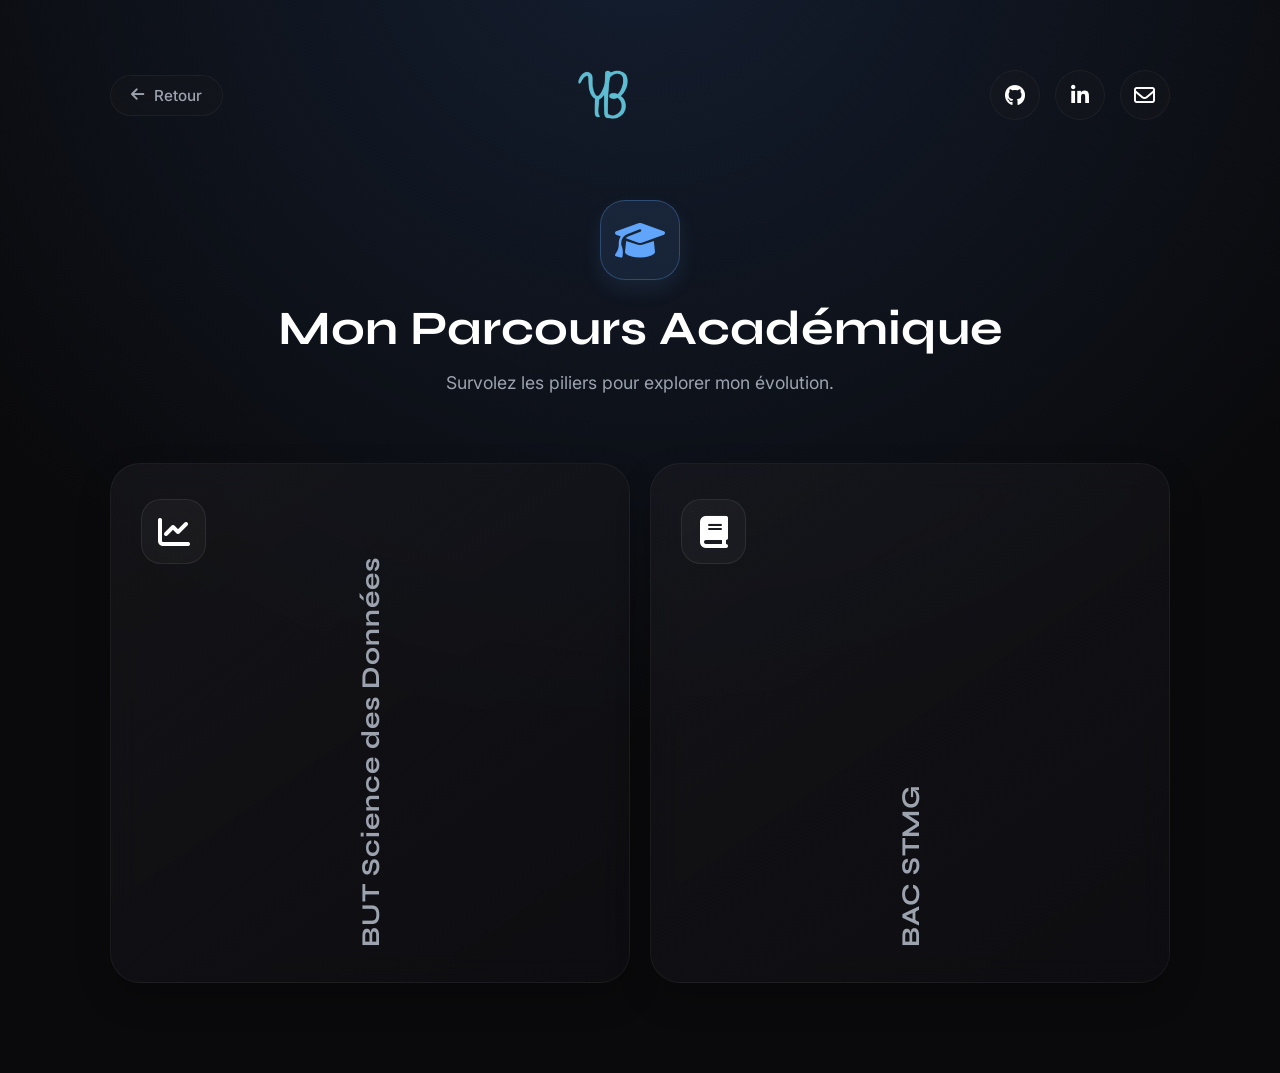
==== commit 6f8d5ba0: "modif" ====
--- a/formations.html
+++ b/formations.html
@@ -44,18 +44,7 @@
 
             <div class="formations-accordion">
                 
-                <div class="acc-panel">
-                    <div class="acc-icon"><i class="fa-solid fa-brain"></i></div>
-                    
-                    <div class="acc-vertical-title">Master Machine Learning</div>
-                    
-                    <div class="acc-content">
-                        <div class="acc-year">2026 - 2028</div>
-                        <h2>Master - Machine Learning pour la Data</h2>
-                        <h3>Université Paris Cité</h3>
-                        <p class="speciality">Intelligence Artificielle & Big Data</p>
-                    </div>
-                </div>
+               
 
                 <div class="acc-panel">
                     <div class="acc-icon"><i class="fa-solid fa-chart-line"></i></div>
